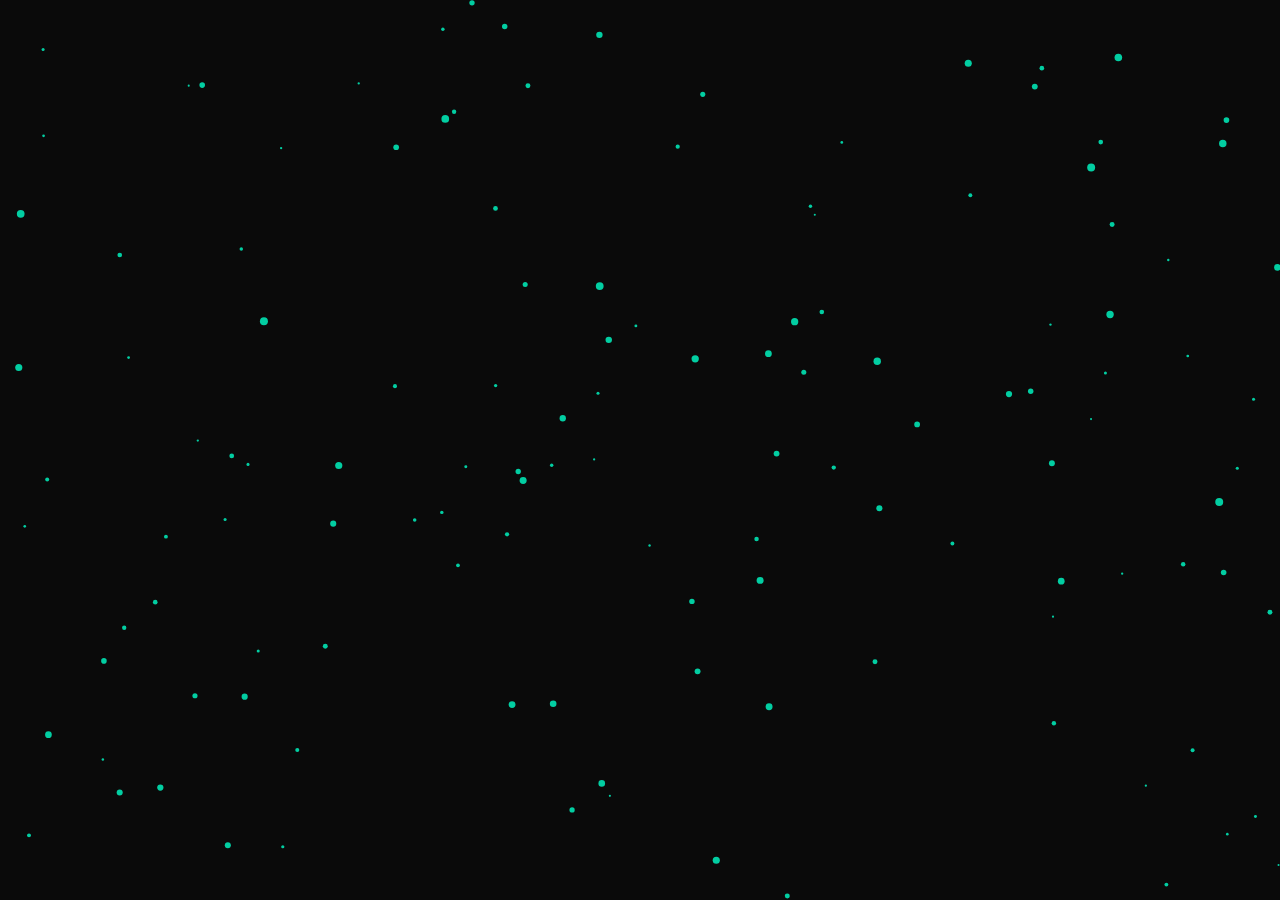
==== New folder/index.html @ fdc42eaa "Add files via upload" ====
<!DOCTYPE html>
<html lang="en">
<head>
    <meta charset="UTF-8">
    <meta name="viewport" content="width=device-width, initial-scale=1.0">
    <title>Visual Playground</title>
    <style>
        * { margin: 0; padding: 0; box-sizing: border-box; }
        body, html { width: 100%; height: 100%; overflow: hidden; background: #0a0a0a; }
        canvas { display: block; width: 100vw; height: 100vh; }
    </style>
</head>
<body>
    <canvas id="playground"></canvas>
    <script src="app.js"></script>
</body>
</html>
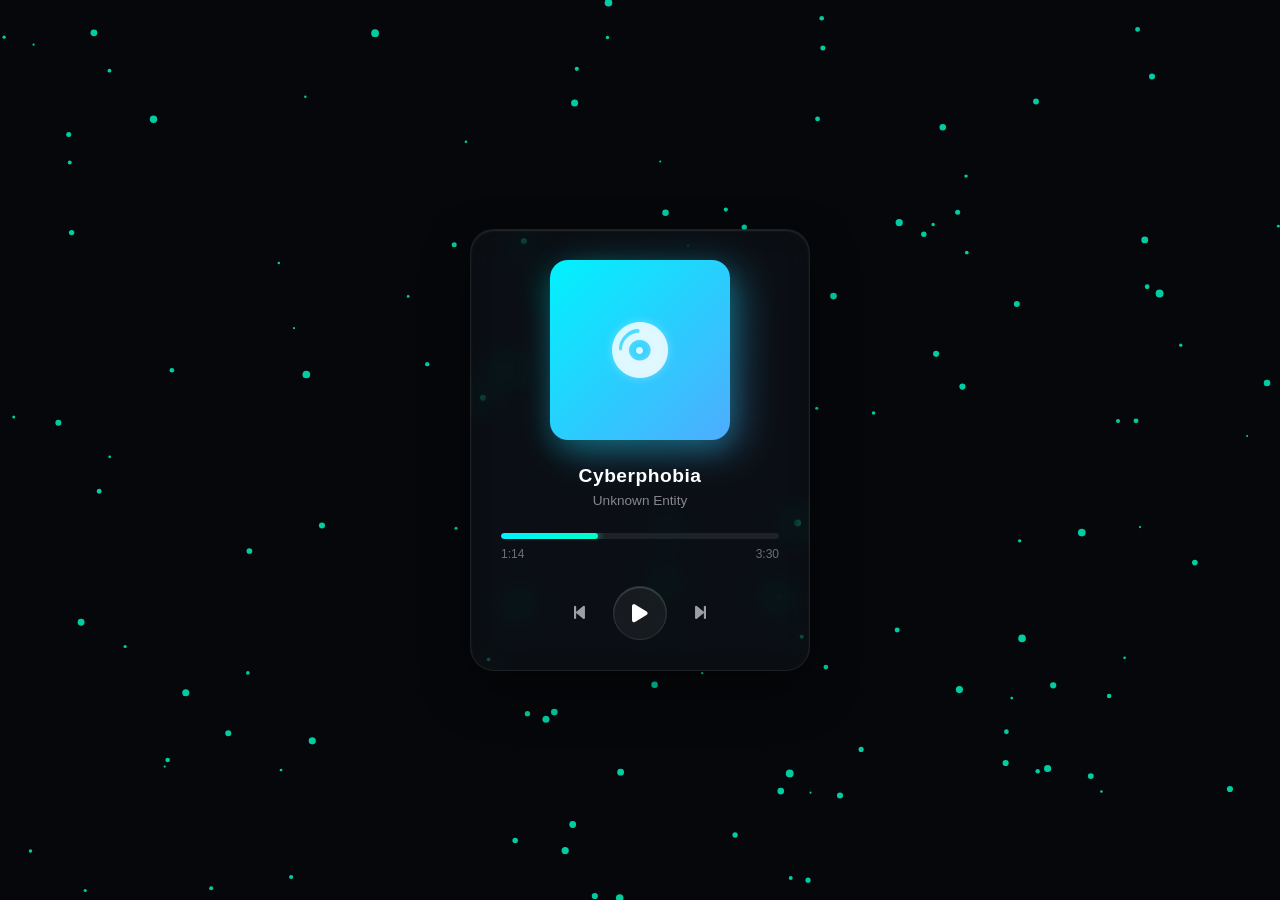
==== commit a911ea5b: "Add files via upload paralax and music player" ====
--- a/New folder/index.html
+++ b/New folder/index.html
@@ -4,14 +4,223 @@
     <meta charset="UTF-8">
     <meta name="viewport" content="width=device-width, initial-scale=1.0">
     <title>Visual Playground</title>
+    <!-- FontAwesome for sleek media icons -->
+    <link rel="stylesheet" href="https://cdnjs.cloudflare.com/ajax/libs/font-awesome/6.4.0/css/all.min.css">
     <style>
-        * { margin: 0; padding: 0; box-sizing: border-box; }
-        body, html { width: 100%; height: 100%; overflow: hidden; background: #0a0a0a; }
-        canvas { display: block; width: 100vw; height: 100vh; }
+        * { margin: 0; padding: 0; box-sizing: border-box; font-family: 'Segoe UI', Roboto, sans-serif; }
+        body, html { width: 100%; height: 100%; overflow: hidden; background: #05070a; }
+        canvas { display: block; width: 100vw; height: 100vh; position: absolute; top: 0; left: 0; z-index: 1; }
+
+        /* Liquid Glass Player Container */
+        .player-container {
+            position: absolute;
+            top: 50%;
+            left: 50%;
+            transform: translate(-50%, -50%);
+            width: 340px;
+            padding: 30px;
+            background: rgba(255, 255, 255, 0.03);
+            backdrop-filter: blur(16px) saturate(180%);
+            -webkit-backdrop-filter: blur(16px) saturate(180%);
+            border: 1px solid rgba(255, 255, 255, 0.08);
+            border-radius: 24px;
+            box-shadow: 0 20px 50px rgba(0, 0, 0, 0.4),
+                        inset 0 1px 2px rgba(255, 255, 255, 0.1);
+            z-index: 10;
+            display: flex;
+            flex-direction: column;
+            align-items: center;
+            transition: all 0.4s ease;
+        }
+
+        .player-container:hover {
+            border-color: rgba(0, 255, 200, 0.2);
+            box-shadow: 0 20px 50px rgba(0, 0, 0, 0.5),
+                        0 0 30px rgba(0, 255, 200, 0.05),
+                        inset 0 1px 2px rgba(255, 255, 255, 0.15);
+        }
+
+        /* Album Artwork with Liquid Glow */
+        .art-zone {
+            position: relative;
+            width: 180px;
+            height: 180px;
+            margin-bottom: 25px;
+        }
+
+        .artwork {
+            width: 100%;
+            height: 100%;
+            border-radius: 18px;
+            background: linear-gradient(135deg, #00f2fe 0%, #4facfe 100%);
+            display: flex;
+            align-items: center;
+            justify-content: center;
+            box-shadow: 0 10px 25px rgba(0, 242, 254, 0.15);
+            overflow: hidden;
+        }
+
+        .artwork i {
+            font-size: 3.5rem;
+            color: rgba(255, 255, 255, 0.8);
+            text-shadow: 0 0 10px rgba(255, 255, 255, 0.3);
+        }
+
+        /* Ambient background glow behind the art */
+        .art-glow {
+            position: absolute;
+            top: 10px;
+            left: 10px;
+            width: 100%;
+            height: 100%;
+            background: linear-gradient(135deg, #00f2fe 0%, #4facfe 100%);
+            filter: blur(20px);
+            opacity: 0.4;
+            z-index: -1;
+            border-radius: 18px;
+        }
+
+        /* Track Metadata */
+        .track-info {
+            text-align: center;
+            margin-bottom: 25px;
+            width: 100%;
+        }
+
+        .track-title {
+            color: #ffffff;
+            font-size: 1.2rem;
+            font-weight: 600;
+            letter-spacing: 0.5px;
+            margin-bottom: 6px;
+            white-space: nowrap;
+            overflow: hidden;
+            text-overflow: ellipsis;
+        }
+
+        .track-artist {
+            color: rgba(255, 255, 255, 0.5);
+            font-size: 0.85rem;
+            font-weight: 400;
+        }
+
+        /* Progress Bar */
+        .progress-block {
+            width: 100%;
+            margin-bottom: 25px;
+        }
+
+        .slider-wrapper {
+            position: relative;
+            width: 100%;
+            height: 6px;
+            background: rgba(255, 255, 255, 0.08);
+            border-radius: 10px;
+            cursor: pointer;
+            overflow: hidden;
+        }
+
+        .progress-fill {
+            height: 100%;
+            width: 35%; /* Mock dynamic progress */
+            background: linear-gradient(90deg, #00f2fe, #00ffc8);
+            box-shadow: 0 0 8px #00ffc8;
+            border-radius: 10px;
+            transition: width 0.1s linear;
+        }
+
+        .time-stamps {
+            display: flex;
+            justify-content: space-between;
+            margin-top: 8px;
+            color: rgba(255, 255, 255, 0.4);
+            font-size: 0.75rem;
+        }
+
+        /* Media Controls */
+        .controls {
+            display: flex;
+            align-items: center;
+            justify-content: center;
+            gap: 28px;
+            width: 100%;
+        }
+
+        .btn {
+            background: none;
+            border: none;
+            color: rgba(255, 255, 255, 0.6);
+            font-size: 1.1rem;
+            cursor: pointer;
+            transition: all 0.2s cubic-bezier(0.4, 0, 0.2, 1);
+        }
+
+        .btn:hover {
+            color: #00ffc8;
+            transform: scale(1.08);
+            text-shadow: 0 0 10px rgba(0, 255, 200, 0.3);
+        }
+
+        .btn-play {
+            width: 54px;
+            height: 54px;
+            border-radius: 50%;
+            background: rgba(255, 255, 255, 0.05);
+            border: 1px solid rgba(255, 255, 255, 0.1);
+            color: #ffffff;
+            font-size: 1.3rem;
+            display: flex;
+            align-items: center;
+            justify-content: center;
+            box-shadow: inset 0 1px 1px rgba(255, 255, 255, 0.2);
+        }
+
+        .btn-play:hover {
+            background: rgba(255, 255, 255, 0.1);
+            color: #00f2fe;
+            border-color: rgba(0, 242, 254, 0.4);
+            box-shadow: 0 0 15px rgba(0, 242, 254, 0.2),
+                        inset 0 1px 1px rgba(255, 255, 255, 0.2);
+        }
     </style>
 </head>
 <body>
+
     <canvas id="playground"></canvas>
+
+    <div class="player-container">
+        <div class="art-zone">
+            <div class="artwork">
+                <i class="fa-solid fa-compact-disc"></i>
+            </div>
+            <div class="art-glow"></div>
+        </div>
+        
+        <div class="track-info">
+            <div class="track-title">Cyberphobia</div>
+            <div class="track-artist">Unknown Entity</div>
+        </div>
+
+        <div class="progress-block">
+            <div class="slider-wrapper" id="progress-container">
+                <div class="progress-fill" id="progress-bar"></div>
+            </div>
+            <div class="time-stamps">
+                <span id="current-time">1:14</span>
+                <span id="total-duration">3:30</span>
+            </div>
+        </div>
+
+        <div class="controls">
+            <button class="btn"><i class="fa-solid fa-backward-step"></i></button>
+            <button class="btn btn-play" id="play-trigger"><i class="fa-solid fa-play" id="play-icon"></i></button>
+            <button class="btn"><i class="fa-solid fa-forward-step"></i></button>
+        </div>
+    </div>
+
+    <!-- Audio Element (Add your audio file link here) -->
+    <audio id="audio-engine" src=""></audio>
+
     <script src="app.js"></script>
 </body>
 </html>
